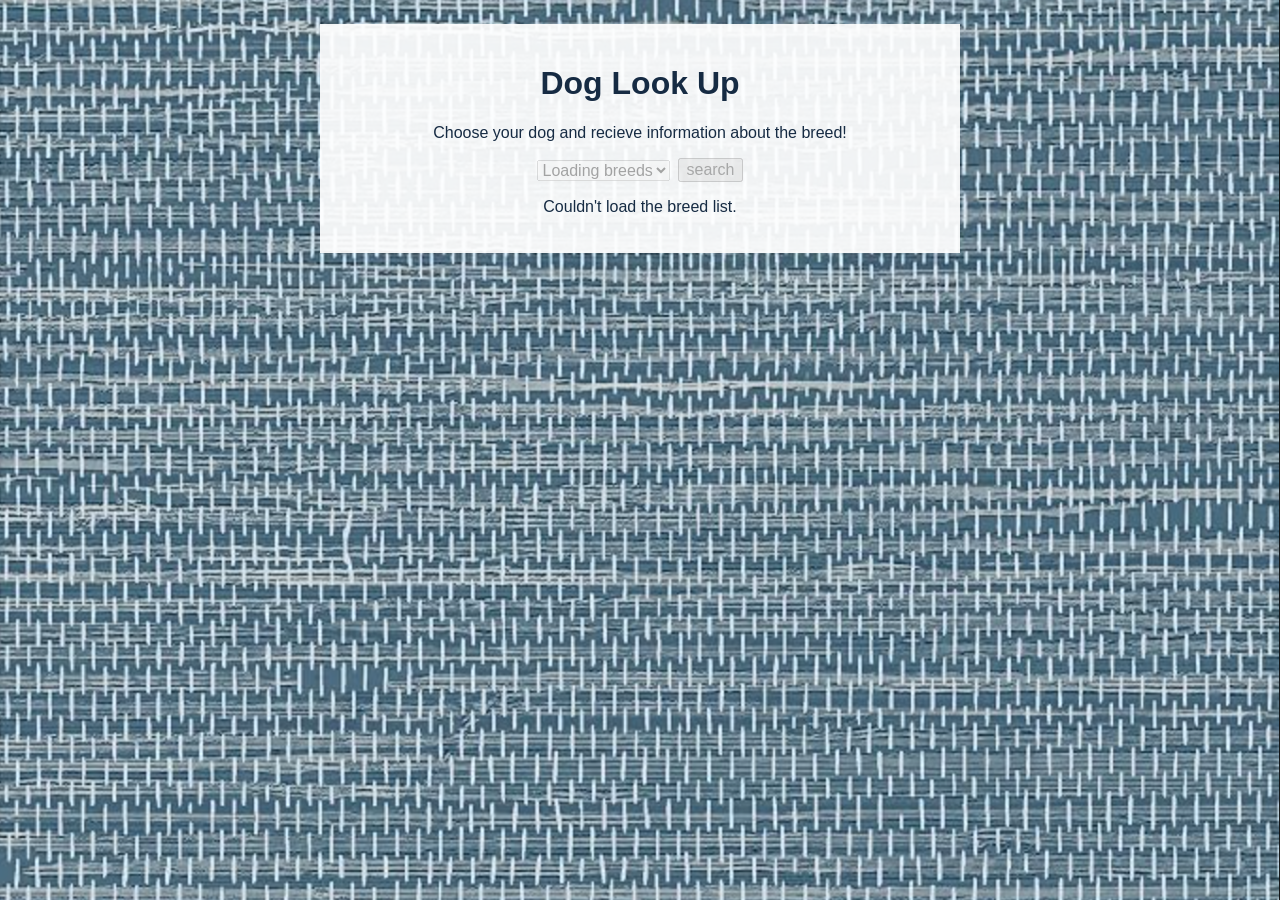
==== index.html @ 1dc73c59 "Merge a98cfd3baceb01c54634d03ac1a72a957ce897a5 into 8c7583e9d6be6175b10b8c2ef33388fec93672a4" ====
<!DOCTYPE html>
<html lang="en">
	<head>
    	<meta charset="utf-8">
    	<meta name="viewport" content="width=device-width, initial-scale=1">
    	<meta name="description" content="Pick a dog breed.">
    	<meta name="keywords" content="veterinary">

		<title>Project Puppy</title>

		<!-- external CSS link -->
		<link rel="stylesheet" href="css/normalize.css">
		<link rel="stylesheet" href="css/style.css">
	</head>
	<body>

	
		<header class="controls">
			<h1>Dog Look Up</h1>
			<p>Choose your dog and recieve information about the breed!</p>

			<form id="breed-form">
				<select id="breed-select" disabled>
					<option value="">Loading breeds</option>
				</select>
				<button type="submit" id="make-btn" disabled>search</button>
			</form>

			<p id="message" class="message" aria-live="polite"></p>
		</header>

		<main>

			<article id="card" class="card hidden">
				<div class="card-header"> 
					<h2 id="card-name"></h2>
					<p id="card-group" class="card-group"></p>
				</div>

				<img id="card-photo" class="card-photo" src="" alt="">

				<dl class="card-facts">
					<div>
						<dt>Lifespan</dt>
						<dd id="card-lifespan"></dd>
					</div>
					<div>
						<dt>Weight</dt>
						<dd id="card-weight"></dd>
					</div>
					<div>
						<dt>Height</dt>
						<dd id="card-height"></dd>
					</div>
					<div>
						<dt>Bred for</dt>
						<dd id="card-bredfor"></dd>
					</div>
				</dl>

				<section class="card-temperament">
					<h3>Temperament</h3>
					<ul id="card-traits"></ul>
				</section>

			</article>

		</main>

		<script type="text/javascript" src="js/main.js"></script>
	</body>
</html>
---- css/style.css ----
/******************************************
/* CSS
/*******************************************/

/* Box Model Hack */
*{
  box-sizing: border-box;
}

/******************************************
/* LAYOUT
/*******************************************/

body {
  font-family: Arial, Helvetica, sans-serif;
  color: #162b43;
  background-color: #d0ebf8;
  background-image: url("../assets/images/doggywallpaper.png");
  background-size: cover;
  background-position: center;
  background-attachment: fixed;
  padding: 24px 16px;
}

.controls {
  max-width: 640px;
  margin: 0 auto 24px;
  padding: 20px;
  background: rgba(255, 255, 255, 0.92); /* a light panel so the text is easy to read on the pattern */
  text-align: center;
}


#breed-form {
  margin-top: 16px;
  display: flex;
  flex-wrap: wrap;
  gap: 8px;
  justify-content: center;
  align-items: center;
}

main {
  text-align: center;
}

.card {
  max-width: 640px;
  margin: 0 auto;
  padding: 20px;
  background: rgba(255, 255, 255, 0.92);
}

.card-photo {
  max-width: 100%;
  max-height: 420px;
}

#card-traits {
  list-style-position: inside;
}


.hidden {
  display: none;
}

/******************************************
/* ADDITIONAL STYLES
/*******************************************/
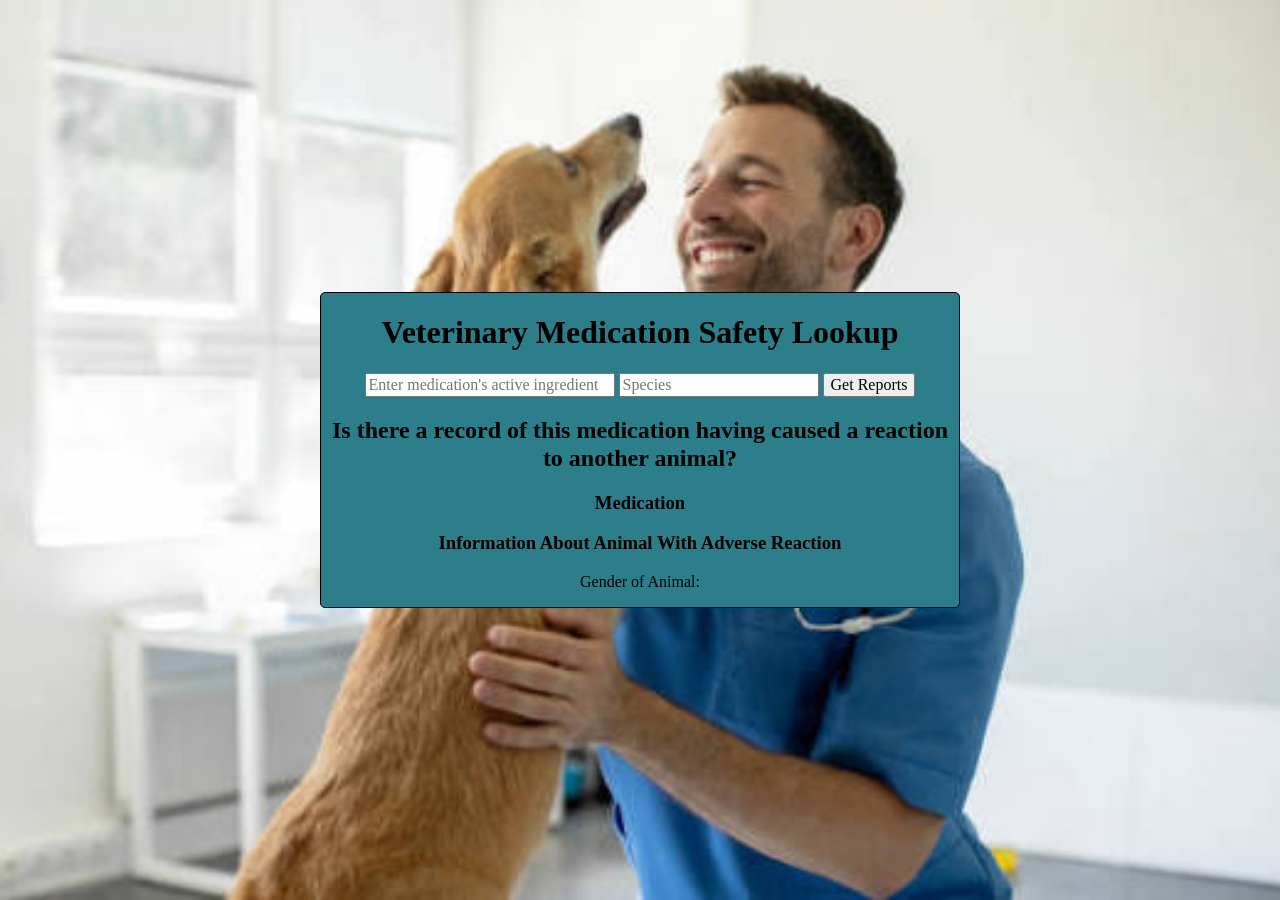
==== commit 2e287ef9: "Merge f675bf1f8334ca0476a670d354a35bc6e838a21e into 8c7583e9d6be6175b10b8c2ef33388fec93672a4" ====
--- a/index.html
+++ b/index.html
@@ -1,73 +1,36 @@
-
-<!DOCTYPE html>
-<html lang="en">
-	<head>
-    	<meta charset="utf-8">
-    	<meta name="viewport" content="width=device-width, initial-scale=1">
-    	<meta name="description" content="Pick a dog breed.">
-    	<meta name="keywords" content="veterinary">
-
-		<title>Project Puppy</title>
-
-		<!-- external CSS link -->
-		<link rel="stylesheet" href="css/normalize.css">
-		<link rel="stylesheet" href="css/style.css">
-	</head>
-	<body>
-
-	
-		<header class="controls">
-			<h1>Dog Look Up</h1>
-			<p>Choose your dog and recieve information about the breed!</p>
-
-			<form id="breed-form">
-				<select id="breed-select" disabled>
-					<option value="">Loading breeds</option>
-				</select>
-				<button type="submit" id="make-btn" disabled>search</button>
-			</form>
-
-			<p id="message" class="message" aria-live="polite"></p>
-		</header>
-
-		<main>
-
-			<article id="card" class="card hidden">
-				<div class="card-header"> 
-					<h2 id="card-name"></h2>
-					<p id="card-group" class="card-group"></p>
-				</div>
-
-				<img id="card-photo" class="card-photo" src="" alt="">
-
-				<dl class="card-facts">
-					<div>
-						<dt>Lifespan</dt>
-						<dd id="card-lifespan"></dd>
-					</div>
-					<div>
-						<dt>Weight</dt>
-						<dd id="card-weight"></dd>
-					</div>
-					<div>
-						<dt>Height</dt>
-						<dd id="card-height"></dd>
-					</div>
-					<div>
-						<dt>Bred for</dt>
-						<dd id="card-bredfor"></dd>
-					</div>
-				</dl>
-
-				<section class="card-temperament">
-					<h3>Temperament</h3>
-					<ul id="card-traits"></ul>
-				</section>
-
-			</article>
-
-		</main>
-
-		<script type="text/javascript" src="js/main.js"></script>
-	</body>
+<!DOCTYPE html>
+<html lang="en">
+
+<head>
+	<meta charset="utf-8">
+	<meta name="description" content="This is where your description goes">
+	<meta name="keywords" content="one, two, three">
+
+	<title>Veterinary Medication Safety Lookup</title>
+
+	<!-- external CSS link -->
+	<link rel="stylesheet" href="css/normalize.css">
+	<link rel="stylesheet" href="css/style.css">
+</head>
+
+<body>
+	<section>
+		<h1>Veterinary Medication Safety Lookup</h1>
+		<input id="drugInputValue" type="text" name="Submit" value=""
+			placeholder="Enter medication's active ingredient">
+		<input id="speciesInputValue" type="text" name="Submit" value="" placeholder="Species">
+		<button id="submit" type="button" name="Submit">Get Reports</button>
+		<h2>Is there a record of this medication having caused a reaction to another animal?</h2>
+		<h3>Medication</h3>
+		<p id="Medication"></p>
+		<h3></h3>
+		<p id="InstructionsParagraph"></p>
+		<h3>Information About Animal With Adverse Reaction</h3>
+		<p id="dogBreed"></p>
+		<p>Gender of Animal:<p id="genderOfAnimal"></p>
+
+	</section>
+	<script type="text/javascript" src="js/main.js"></script>
+</body>
+
 </html>
--- a/css/style.css
+++ b/css/style.css
@@ -10,61 +10,26 @@
 /******************************************
 /* LAYOUT
 /*******************************************/
-
-body {
-  font-family: Arial, Helvetica, sans-serif;
-  color: #162b43;
-  background-color: #d0ebf8;
-  background-image: url("../assets/images/doggywallpaper.png");
+body{
+  background-image: url('../img/images.jpeg');
   background-size: cover;
   background-position: center;
-  background-attachment: fixed;
-  padding: 24px 16px;
+  background-repeat: no-repeat;
+  min-height:100vh;
+  display:flex;
+  align-items:center;
+  justify-content:center;
 }
-
-.controls {
-  max-width: 640px;
-  margin: 0 auto 24px;
-  padding: 20px;
-  background: rgba(255, 255, 255, 0.92); /* a light panel so the text is easy to read on the pattern */
-  text-align: center;
+#drugInputValue {
+  width: 250px;
 }
-
-
-#breed-form {
-  margin-top: 16px;
-  display: flex;
-  flex-wrap: wrap;
-  gap: 8px;
-  justify-content: center;
-  align-items: center;
+section{
+  text-align:center;
+  width:50%;
+  background: rgb(43, 126, 138);
+  border-radius:5px;
+  border:1px solid black;
 }
-
-main {
-  text-align: center;
-}
-
-.card {
-  max-width: 640px;
-  margin: 0 auto;
-  padding: 20px;
-  background: rgba(255, 255, 255, 0.92);
-}
-
-.card-photo {
-  max-width: 100%;
-  max-height: 420px;
-}
-
-#card-traits {
-  list-style-position: inside;
-}
-
-
-.hidden {
-  display: none;
-}
-
 /******************************************
 /* ADDITIONAL STYLES
 /*******************************************/
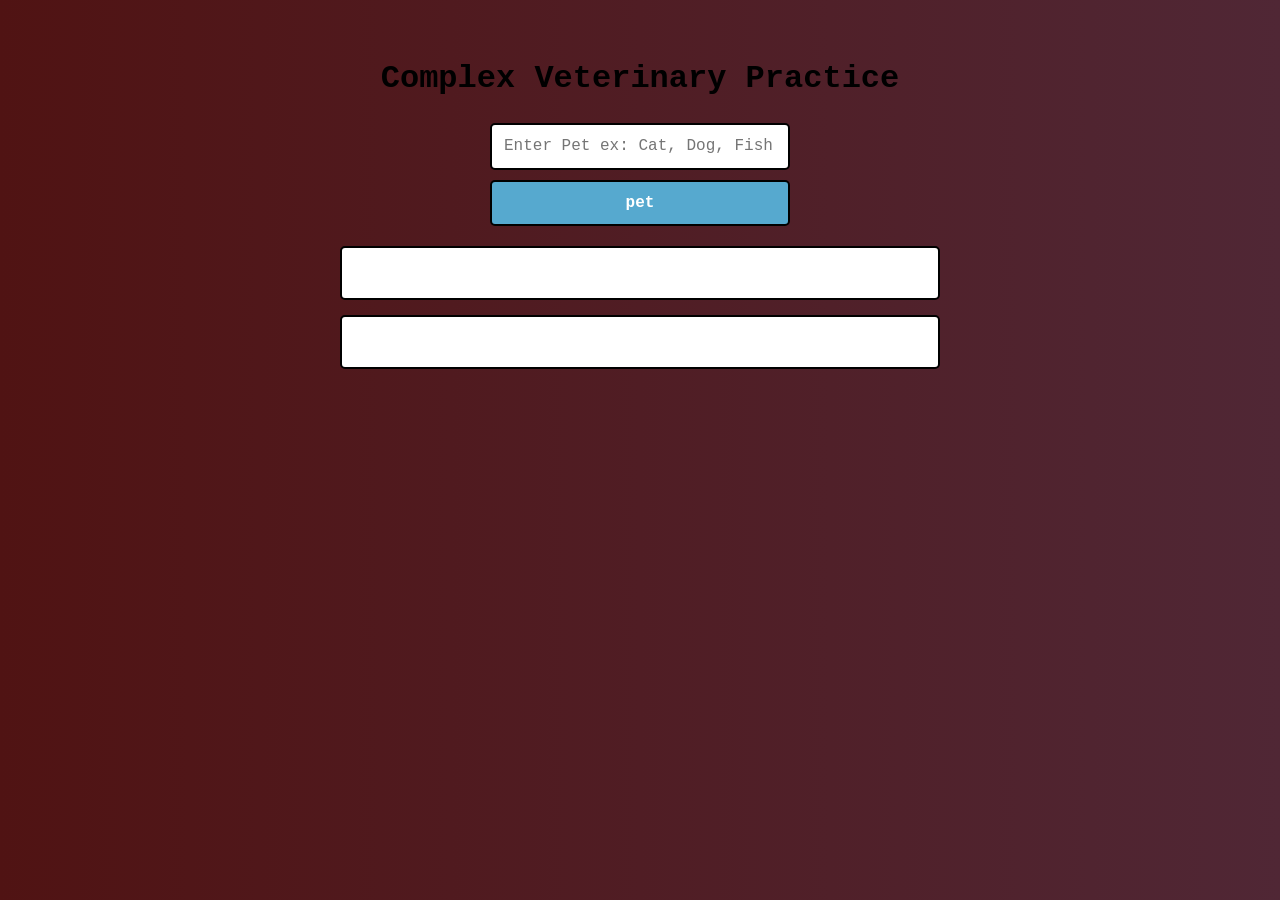
==== commit b43a7ad2: "Merge 899cdc6918e0a82015ef8f3e33793b17b2441b60 into 8c7583e9d6be6175b10b8c2ef33388fec93672a4" ====
--- a/index.html
+++ b/index.html
@@ -1,36 +1,44 @@
 <!DOCTYPE html>
 <html lang="en">
+	<head>
+  		<meta charset="utf-8">
+  		<meta name="description" content="Your description goes here">
+  		<meta name="keywords" content="one, two, three">
+		<meta name="viewport" content="width=device-width, initial-scale=1">
+		
+		<title>Veterinary Medicine FDA</title>
 
-<head>
-	<meta charset="utf-8">
-	<meta name="description" content="This is where your description goes">
-	<meta name="keywords" content="one, two, three">
+		<!-- external CSS link -->
+		<link rel="stylesheet" href="css/normalize.css">
+		<link rel="stylesheet" href="css/style.css">
+	</head>
+	<body>
+		<h1>Complex Veterinary Practice</h1>
+		<section class="input">
+    	<input type="text" id="PET" placeholder="Enter Pet ex: Cat, Dog, Fish" >
+    	<button id="submit" type="submit">pet</button>
+		</section>
 
-	<title>Veterinary Medication Safety Lookup</title>
+		<section id="outputAPI1"> 
+			<p class="one"></p>
+		</section>
+		<section id="outputAPI2"> 
+			<p class="main"></p>
+			<p class="gender"></p>
+			<p class="two"></p>
+			<p class="three"></p>
+			<p class="four"></p>
+			<p class="five"></p>
+			<p class="siz"></p>
+			<p class="seven"></p>
+			<p class="eight"></p>
+			<p class="nine"></p>
+			<p class="ten"></p>
+			<p class="eleven"></p>
+			<p class="tewlve"></p>
+		</section>
 
-	<!-- external CSS link -->
-	<link rel="stylesheet" href="css/normalize.css">
-	<link rel="stylesheet" href="css/style.css">
-</head>
+		<script type="text/javascript" src="js/main.js"></script>
+	</body>
+</html>
 
-<body>
-	<section>
-		<h1>Veterinary Medication Safety Lookup</h1>
-		<input id="drugInputValue" type="text" name="Submit" value=""
-			placeholder="Enter medication's active ingredient">
-		<input id="speciesInputValue" type="text" name="Submit" value="" placeholder="Species">
-		<button id="submit" type="button" name="Submit">Get Reports</button>
-		<h2>Is there a record of this medication having caused a reaction to another animal?</h2>
-		<h3>Medication</h3>
-		<p id="Medication"></p>
-		<h3></h3>
-		<p id="InstructionsParagraph"></p>
-		<h3>Information About Animal With Adverse Reaction</h3>
-		<p id="dogBreed"></p>
-		<p>Gender of Animal:<p id="genderOfAnimal"></p>
-
-	</section>
-	<script type="text/javascript" src="js/main.js"></script>
-</body>
-
-</html>
--- a/css/style.css
+++ b/css/style.css
@@ -1,35 +1,99 @@
-/******************************************
-/* CSS
-/*******************************************/
-
-/* Box Model Hack */
-*{
-  box-sizing: border-box;
+/* Box Model */
+* {
+    margin: 0;
+    padding: 0;
+    box-sizing: border-box;
 }
 
-/******************************************
-/* LAYOUT
-/*******************************************/
-body{
-  background-image: url('../img/images.jpeg');
-  background-size: cover;
-  background-position: center;
-  background-repeat: no-repeat;
-  min-height:100vh;
-  display:flex;
-  align-items:center;
-  justify-content:center;
+body {
+    font-family: 'Courier New', Courier, monospace;
+    min-height: 100vh;
+    background: linear-gradient(to right, #501313, #502735);
+    text-align: center;
+    padding: 40px 20px;
 }
-#drugInputValue {
-  width: 250px;
+
+/* Heading */
+h1 {
+    font-size: 2rem;
+    margin-bottom: 25px;
 }
-section{
-  text-align:center;
-  width:50%;
-  background: rgb(43, 126, 138);
-  border-radius:5px;
-  border:1px solid black;
+
+/* Input Area */
+.input {
+    display: flex;
+    flex-direction: column;
+    align-items: center;
+    gap: 10px;
+
+    border: none;
+    margin: 0 auto 20px;
 }
-/******************************************
-/* ADDITIONAL STYLES
-/*******************************************/
+
+/* Input */
+#PET {
+    width: 300px;
+    padding: 12px;
+    font-family: inherit;
+    font-size: 1rem;
+    border: 2px solid black;
+    border-radius: 5px;
+}
+
+/* Button */
+#submit {
+    width: 300px;
+    padding: 12px;
+    font-family: inherit;
+    font-size: 1rem;
+    font-weight: bold;
+    background-color: rgb(86, 169, 207);
+    color: white;
+    border: 2px solid black;
+    border-radius: 5px;
+    cursor: pointer;
+}
+
+#submit:hover {
+    background-color: rgb(140, 175, 206);
+}
+
+/* API Results */
+#outputAPI1,
+#outputAPI2 {
+    width: 90%;
+    max-width: 600px;
+    margin: 15px auto;
+    padding: 20px;
+
+    background-color: white;
+    border: 2px solid black;
+    border-radius: 5px;
+
+    text-align: left;
+}
+
+/* Result Text */
+#outputAPI1 p,
+#outputAPI2 p {
+    margin-bottom: 10px;
+    line-height: 1.5;
+}
+
+/* Mobile */
+@media screen and (max-width: 600px) {
+
+    h1 {
+        font-size: 1.5rem;
+    }
+
+    #PET,
+    #submit {
+        width: 100%;
+    }
+
+    #outputAPI1,
+    #outputAPI2 {
+        width: 100%;
+    }
+}
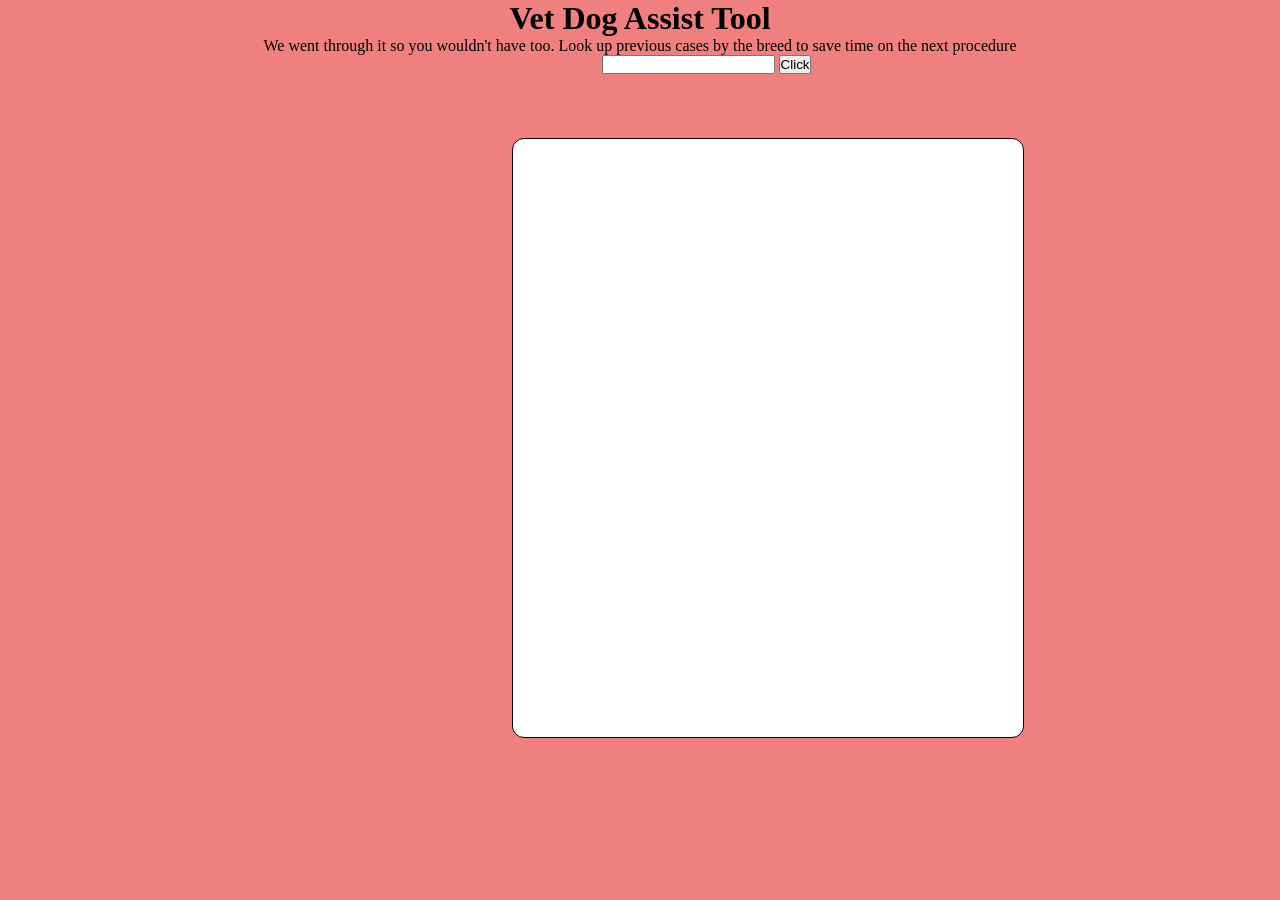
==== commit 20783682: "Merge 2e1b824104d8a5b3d434c568792a7688c1af91a9 into 8c7583e9d6be6175b10b8c2ef33388fec93672a4" ====
--- a/index.html
+++ b/index.html
@@ -1,44 +1,22 @@
 <!DOCTYPE html>
 <html lang="en">
-	<head>
-  		<meta charset="utf-8">
-  		<meta name="description" content="Your description goes here">
-  		<meta name="keywords" content="one, two, three">
-		<meta name="viewport" content="width=device-width, initial-scale=1">
-		
-		<title>Veterinary Medicine FDA</title>
-
-		<!-- external CSS link -->
-		<link rel="stylesheet" href="css/normalize.css">
-		<link rel="stylesheet" href="css/style.css">
-	</head>
-	<body>
-		<h1>Complex Veterinary Practice</h1>
-		<section class="input">
-    	<input type="text" id="PET" placeholder="Enter Pet ex: Cat, Dog, Fish" >
-    	<button id="submit" type="submit">pet</button>
-		</section>
-
-		<section id="outputAPI1"> 
-			<p class="one"></p>
-		</section>
-		<section id="outputAPI2"> 
-			<p class="main"></p>
-			<p class="gender"></p>
-			<p class="two"></p>
-			<p class="three"></p>
-			<p class="four"></p>
-			<p class="five"></p>
-			<p class="siz"></p>
-			<p class="seven"></p>
-			<p class="eight"></p>
-			<p class="nine"></p>
-			<p class="ten"></p>
-			<p class="eleven"></p>
-			<p class="tewlve"></p>
-		</section>
-
-		<script type="text/javascript" src="js/main.js"></script>
-	</body>
-</html>
-
+<head>
+  <meta charset="UTF-8">
+  <meta name="viewport" content="width=device-width, initial-scale=1.0">
+  <link rel="stylesheet" href="style.css">
+  <title>Vet FDA Assist</title>
+</head>
+<body>
+  <h1> Vet Dog Assist Tool</h1>
+  <p> We went through it so you wouldn't have too. Look up previous cases by the breed to save time on the next procedure</p>
+  <input type="text" id="dogInput">
+    <button type="button" id="dogBtn">Click</button>
+<section class="card">
+  <h2></h2>
+  <p id="drug"></p>
+  <p id="outcome"></p>
+  <div id="placeHere"></div>
+  </section>
+  <script src="dog.js"></script>
+</body>
+</html>
--- a/style.css
+++ b/style.css
@@ -0,0 +1,69 @@
+*{
+  box-sizing: border-box;
+  padding: 0;
+  margin: 0;
+}
+body{
+  background:lightcoral ;
+}
+h1,p,h2{
+  display: flex;
+  justify-content: center;
+}
+
+input{
+margin-left: 47%; 
+}
+
+
+.card img{
+  height: auto;
+  width: auto;
+  object-fit: contain;
+}
+
+.card{
+  background: white;
+  border: 1px solid black;
+  border-radius: 12px;
+  padding:1.25rem;
+  height: 600px;
+  width: 40%;
+  margin-left:40% ;
+  margin-top: 5%;
+  display: flex;
+  flex-direction: column;
+  
+}
+
+#placeHere{
+  width:100%;
+  max-height:280px;
+  object-fit: cover;
+}
+
+
+@media screen and (max-width:1100px){
+  h1,h2{
+    font-size: 1.5rem;
+    text-align: center;
+    padding:0
+  }
+  p{
+    text-align: center;
+    font-size: 1rem;
+  }
+  select{
+    margin:15px auto
+  }
+
+  .card{
+    width:90%;
+    margin:20px auto;
+    height:auto;
+  }
+  .card img{
+    width:100%;
+    max-height:220px;
+  }
+}
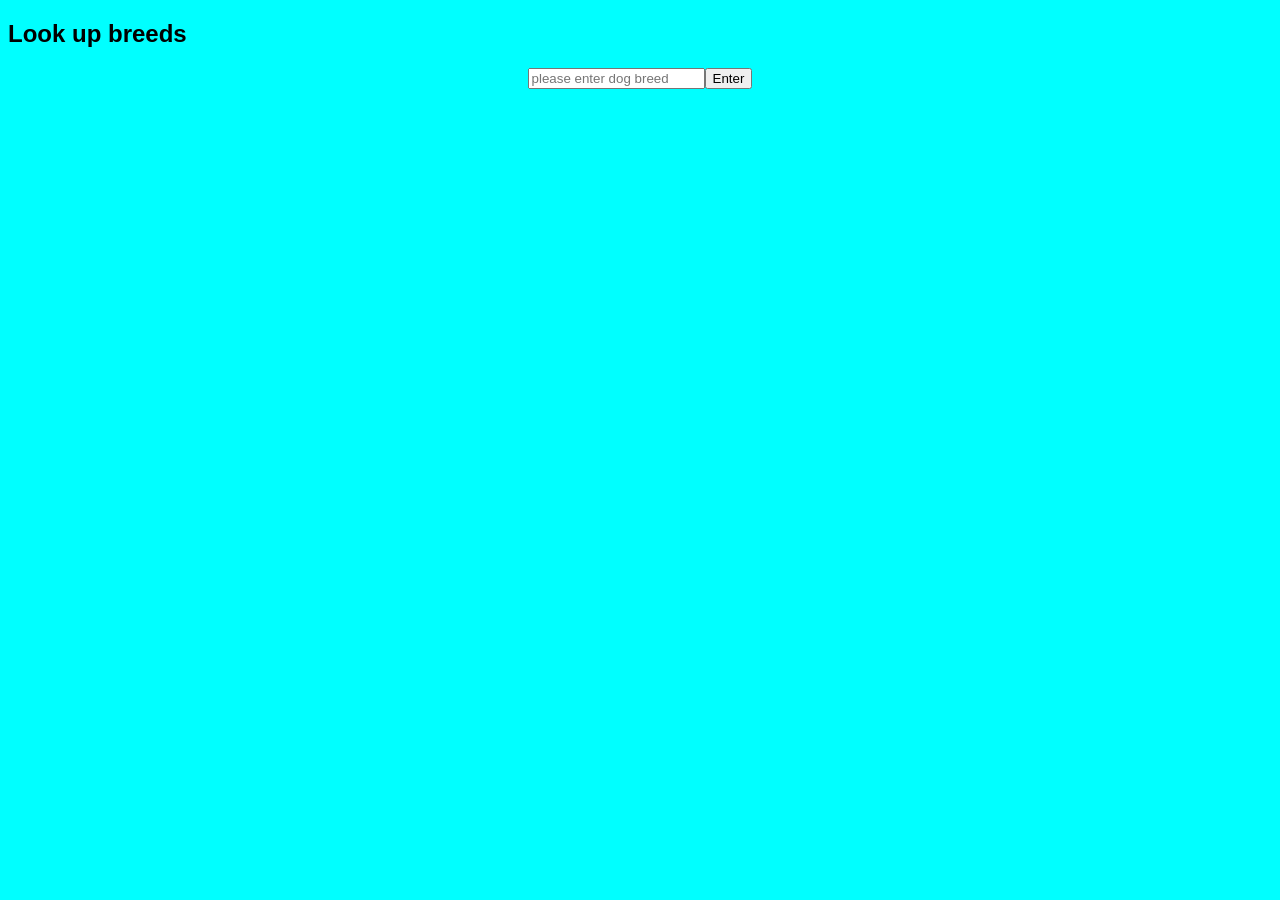
==== commit a0bed74c: "Update pictures" ====
--- a/index.html
+++ b/index.html
@@ -1,22 +1,37 @@
 <!DOCTYPE html>
 <html lang="en">
 <head>
-  <meta charset="UTF-8">
-  <meta name="viewport" content="width=device-width, initial-scale=1.0">
-  <link rel="stylesheet" href="style.css">
-  <title>Vet FDA Assist</title>
+    <meta charset="UTF-8">
+    <meta name="viewport" content="width=device-width, initial-scale=1.0">
+    <link rel="stylesheet" href="css/style.css">
+    <title>Document</title>
 </head>
 <body>
-  <h1> Vet Dog Assist Tool</h1>
-  <p> We went through it so you wouldn't have too. Look up previous cases by the breed to save time on the next procedure</p>
-  <input type="text" id="dogInput">
-    <button type="button" id="dogBtn">Click</button>
-<section class="card">
-  <h2></h2>
-  <p id="drug"></p>
-  <p id="outcome"></p>
-  <div id="placeHere"></div>
-  </section>
-  <script src="dog.js"></script>
+
+    <section class="breeds">
+        <h1>Look up breeds</h1>
+    
+        <div>
+        <section class="input"> 
+            <input type="text" placeholder="please enter dog breed">
+            <button class="enter">Enter</button>
+        </section>
+        
+        <section class="ori">
+            <h2><p class="origin"></p> </h2>
+            
+        </section>
+        
+        
+        <section class="picture">
+        <img src="" alt="">
+        <p class="breed"></p>
+        
+            
+        <h3> </h3>
+        </section>
+        </div>
+    </section>
+    <script type = "text/javascript" src="js/main.js"></script>
 </body>
 </html>
--- a/css/style.css
+++ b/css/style.css
@@ -0,0 +1,55 @@
+.breeds {
+    background-color: aqua;
+    font-family: 'Gill Sans', 'Gill Sans MT', Calibri, 'Trebuchet MS', sans-serif;
+    place-items: center;
+}
+
+/* .enter {
+    place-items: center;
+} */
+
+body{
+    background-color: aqua;
+}
+
+h2,h3 {
+    text-align: center;
+}
+
+h3 {
+    padding: 0 20%;
+}
+
+div{
+    display: flex;
+    flex-direction: column;
+    flex-wrap: nowrap;
+    align-content: flex-start;
+    justify-content: space-between;
+    align-items: center;
+}
+
+
+img {
+  width: 50%;
+  min-height: 300px;
+  object-fit: cover;
+  text-align: center;
+
+}
+
+.input {
+    display: flex;
+    flex-direction: row;
+    flex-wrap: wrap;
+    align-content: center;
+    justify-content: center;
+}
+
+.picture{
+        display: flex;
+    flex-direction: column;
+    flex-wrap: wrap;
+    justify-content: flex-start;
+    align-items: center;
+}
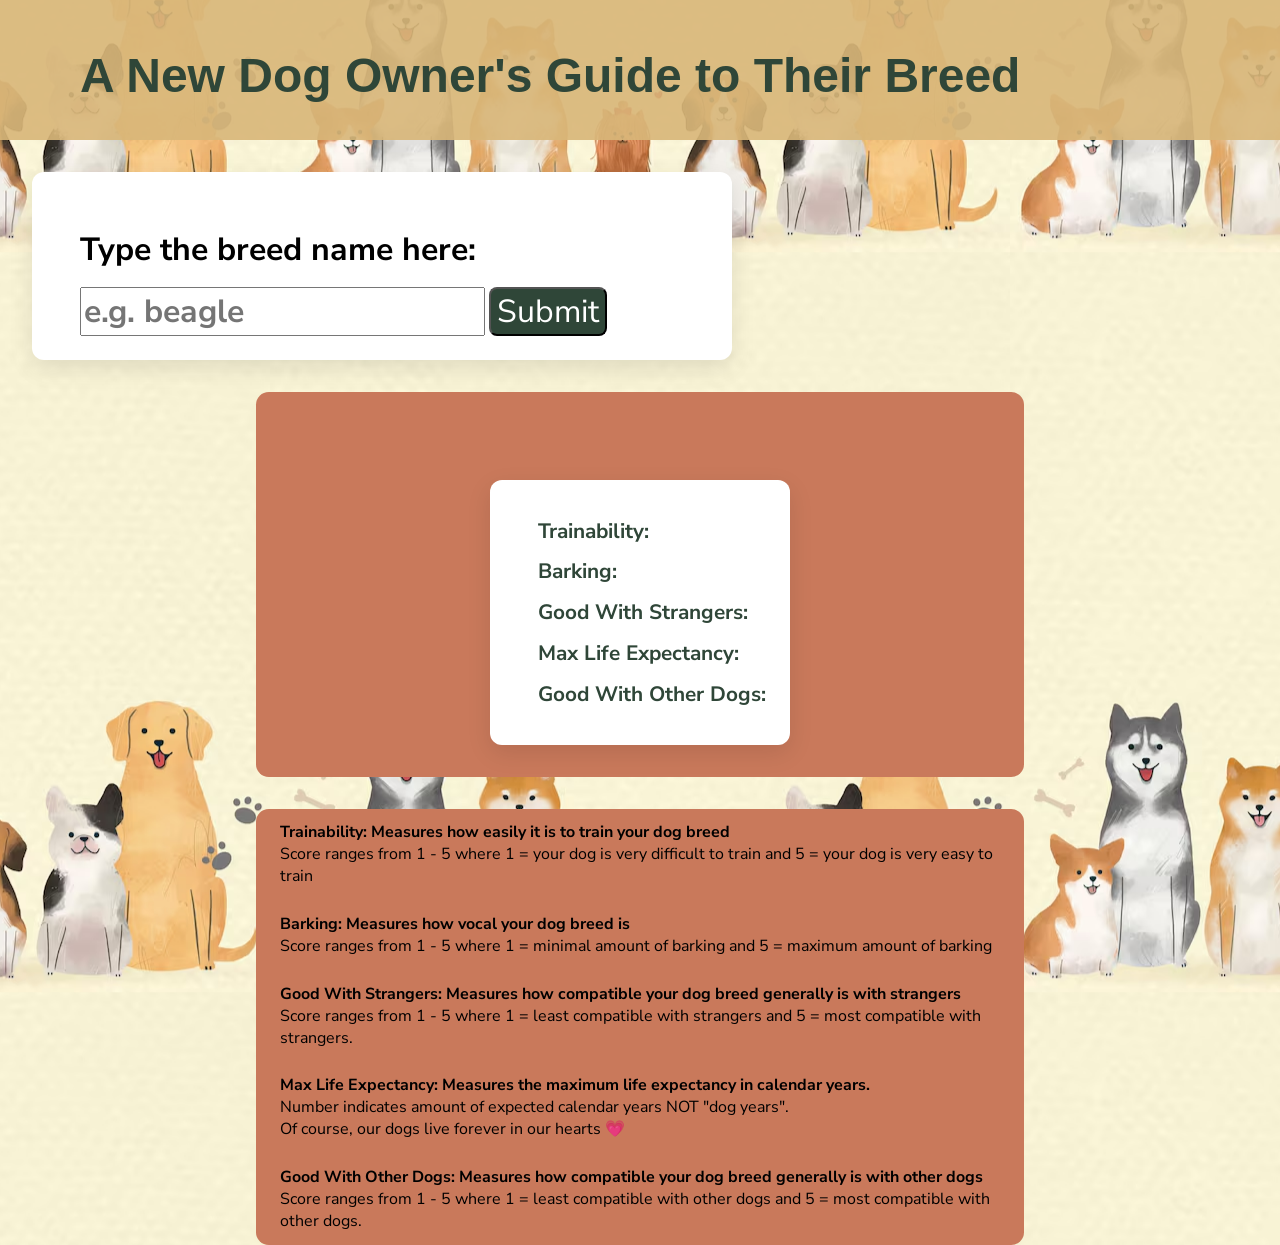
==== commit 13484344: "adding CSS and README to project" ====
--- a/index.html
+++ b/index.html
@@ -3,35 +3,56 @@
 <head>
     <meta charset="UTF-8">
     <meta name="viewport" content="width=device-width, initial-scale=1.0">
-    <link rel="stylesheet" href="css/style.css">
-    <title>Document</title>
+    <title>Dog Health Tips</title>
+    <link rel="preconnect" href="https://fonts.googleapis.com">
+    <link rel="preconnect" href="https://fonts.gstatic.com" crossorigin>
+    <link href="https://fonts.googleapis.com/css2?family=Caacupe+One&family=Carter+One&family=Edu+NSW+ACT+Cursive:wght@400..700&family=Honk:MORF@15&family=Lilita+One&family=Nunito+Sans:ital,opsz,wght@0,6..12,200..1000;1,6..12,200..1000&family=Nunito:ital,wght@0,200..1000;1,200..1000&family=Open+Sans:ital,wght@0,300..800;1,300..800&family=Oswald:wght@200..700&family=Roboto:ital,wght@0,100..900;1,100..900&family=Source+Code+Pro:ital,wght@0,200..900;1,200..900&family=Source+Sans+3:ital,wght@0,200..900;1,200..900&family=Titan+One&family=Unkempt:wght@400;700&family=Zen+Dots&display=swap" rel="stylesheet">
+    <link rel="stylesheet" href="assets/styles.css">
 </head>
 <body>
-
-    <section class="breeds">
-        <h1>Look up breeds</h1>
+    <h1>A New Dog Owner's Guide to Their Breed</h1>
+    <section class="input-section">
+        <p for="inputDog" class="typeHere">Type the breed name here:</p>
+        <input type="text" id="dogBreed" placeholder="e.g. beagle">
+        <button type= "button" id= "submit">Submit</button>
+    </section>
     
-        <div>
-        <section class="input"> 
-            <input type="text" placeholder="please enter dog breed">
-            <button class="enter">Enter</button>
+    <section id="factSheet">
+        <h2 id="dogName"></h2>
+        <img src="" alt="image of dog that user requested">
+        <section class = "pContainer">
+            <p id="training"><span>Trainability: </span></p>
+            <p id="barking"><span>Barking: </span></p>
+            <p id="strangers"><span>Good With Strangers:  </span></p>
+            <p id="life"><span>Max Life Expectancy: </span></p>
+            <p id="otherDogs"><span>Good With Other Dogs: </span></p>
         </section>
-        
-        <section class="ori">
-            <h2><p class="origin"></p> </h2>
-            
+       
+    </section>
+    <section class="key">
+        <section class="train">
+            <h4>Trainability: Measures how easily it is to train your dog breed</h4>
+               <p>Score ranges from 1 - 5 where 1 = your dog is very difficult to train and 5 = your dog is very easy to train</p>
         </section>
-        
-        
-        <section class="picture">
-        <img src="" alt="">
-        <p class="breed"></p>
-        
-            
-        <h3> </h3>
+        <section class="bark">
+            <h4>Barking: Measures how vocal your dog breed is</h4>
+                <p>Score ranges from 1 - 5 where 1 = minimal amount of barking and 5 = maximum amount of barking </p>
         </section>
-        </div>
+        <section class="strange">
+            <h4>Good With Strangers: Measures how compatible your dog breed generally is with strangers</h4>
+                <p>Score ranges from 1 - 5 where 1 = least compatible with strangers and 5 = most compatible with strangers.</p>
+        </section>
+        <section class="lifeEx">
+            <h4>Max Life Expectancy: Measures the maximum life expectancy in calendar years.</h4>
+                <p>Number indicates amount of expected calendar years NOT "dog years".</p>
+                <p>Of course, our dogs live forever in our hearts 💗</p>
+        </section>
+        <section class="others">
+            <h4>Good With Other Dogs: Measures how compatible your dog breed generally is with other dogs</h4>
+                <p>Score ranges from 1 - 5 where 1 = least compatible with other dogs and 5 = most compatible with other dogs.</p>
+        </section>
     </section>
-    <script type = "text/javascript" src="js/main.js"></script>
+   
+<script src="assets/main.js"></script>
 </body>
 </html>
--- a/assets/styles.css
+++ b/assets/styles.css
@@ -0,0 +1,147 @@
+/* 
+=======================
+BORDER BOX HACK
+=======================
+*/
+
+*{
+    box-sizing: border-box;
+    margin: 0;
+}
+
+/*
+========================
+CLEARFIX HACK
+========================
+*/
+
+.clearfix:after {
+    content: ".";
+    display: block;
+    clear: both;
+    visibility: hidden;
+    line-height: 0;
+    height: 0;
+}
+
+.clear {
+	clear: both;
+}
+body{
+    background-image: url(Photos/dogBackground.avif);
+    background-position: center;
+}
+h1{
+    font-family: Arial, Helvetica, sans-serif;
+    font-size: 3rem;
+    font-weight: 600;
+    color: #2F4638; 
+    padding-top: 2rem;
+    padding-left: 5rem;
+    padding-bottom: 2.3rem;
+    padding-top: 3rem;
+    background: #d9b779e8;
+}
+.input-section{
+    max-width: 700px;
+    margin: 2rem;
+    padding: 24px;
+    background: #ffffff;
+    border-radius: 12px;
+    box-shadow: 0 8px 24px rgba(0, 0, 0, 0.1);
+    font-family: Arial, sans-serif;
+}
+h2{
+    font-family: Arial, Helvetica, sans-serif;
+    font-size: 2rem;
+    font-weight: 600;
+    color: rgb(170, 129, 18); 
+    padding-top: 2rem;
+    padding-left: 5rem;
+    padding-bottom: 1.5rem;
+}
+.typeHere{
+    font-size: 2rem;
+    font-family: "Nunito Sans", Arial, Helvetica, sans-serif;
+    font-weight: bold;
+    margin-left: 1.5rem;
+    margin-top: 2rem;
+}
+#dogBreed{
+    font-size: 2rem;
+    font-family: "Nunito Sans", Arial, Helvetica, sans-serif;
+    font-weight: bold;
+    margin-left: 1.5rem;
+    margin-top: 1rem;
+}
+#submit{
+    font-size: 2rem;
+    font-family: "Nunito Sans", Arial, Helvetica, sans-serif;
+    border-radius: 0.5rem;
+    background:#2F4638;
+    color: white;
+    cursor: pointer;
+    transition: background-color 0.3s ease;
+}
+#submit:hover {
+  background-color: #C9795B;
+}
+#dogName{
+    color: #2F4638;
+}
+img{
+    max-width: 800px;
+    max-height: 800px;
+    display: flex;
+    flex-direction: column;
+    border-radius: 0.8rem;
+    width: 60%;
+    margin: auto;
+}
+#factSheet{
+    display: flex;
+    flex-direction: column;
+    border-radius: 0.8rem;
+    width: 60%;
+    margin: 2rem auto;
+    background:#C9795B;
+    font-family: "Nunito Sans", Arial, Helvetica, sans-serif;
+}
+.pContainer{
+    max-width: 700px;
+    font-size: 1.3rem;
+    margin: 2rem auto;
+    padding: 24px;
+    background: #ffffff;
+    border-radius: 12px;
+    box-shadow: 0 8px 24px rgba(0, 0, 0, 0.1);
+}
+.pContainer span{
+    font-weight: bold;
+    color: #2F4638;
+}
+#training, #barking, #strangers, #life, #otherDogs{
+    margin-top: 0.8rem;
+    margin-left: 1.5rem;
+    margin-bottom: 0.8rem;
+    font-weight: bold;
+}
+.key{
+    display: flex;
+    flex-direction: column;
+    border-radius: 0.8rem;
+    width: 60%;
+    margin: auto;
+    background: #C9795B;
+    font-family: "Nunito Sans", Arial, Helvetica, sans-serif;
+}
+.train, .bark, .strange, .lifeEx, .others{
+    margin-top: 0.8rem;
+    margin-left: 1.5rem;
+    margin-bottom: 0.8rem;
+}
+img{
+    display: none;
+    max-height: 500px;
+    width: auto;
+}
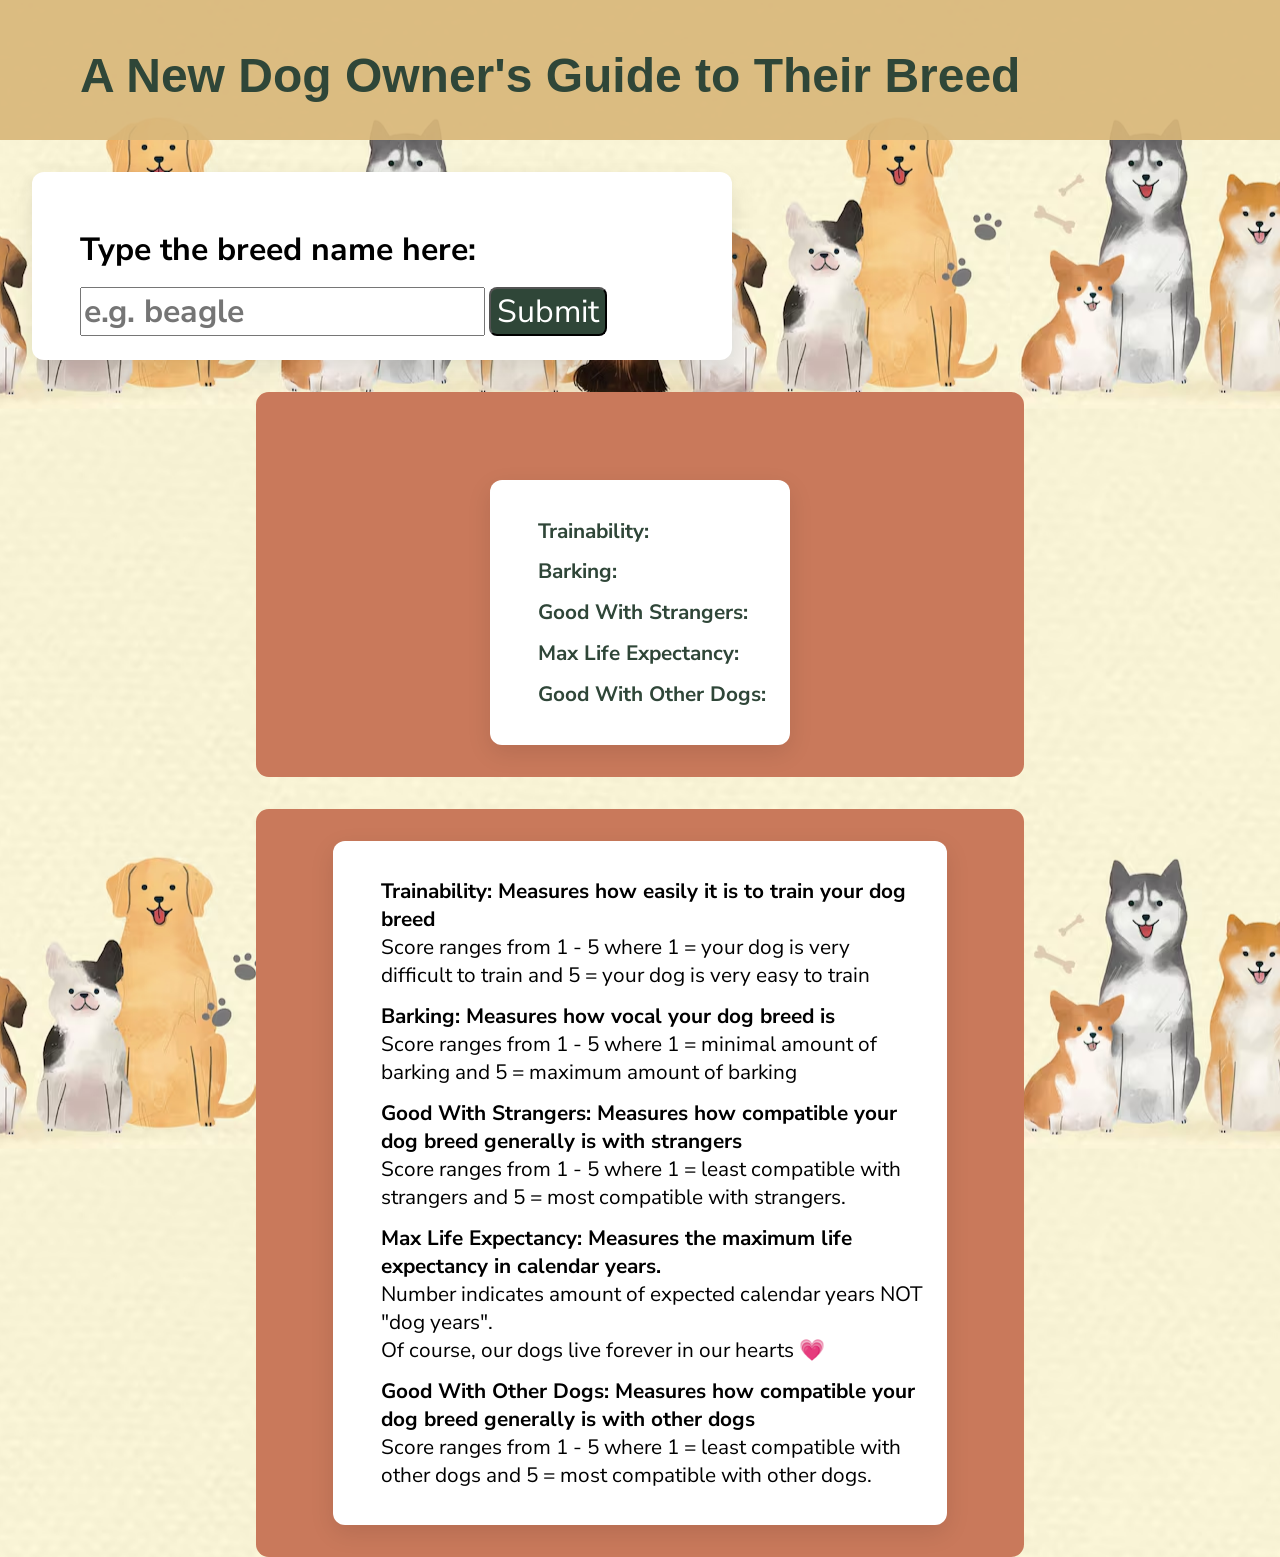
==== commit 142bdd97: "adding CSS" ====
--- a/index.html
+++ b/index.html
@@ -30,28 +30,32 @@
        
     </section>
     <section class="key">
-        <section class="train">
-            <h4>Trainability: Measures how easily it is to train your dog breed</h4>
-               <p>Score ranges from 1 - 5 where 1 = your dog is very difficult to train and 5 = your dog is very easy to train</p>
+        <section class="keyContainer">
+            <section class="train">
+                       <h4>Trainability: Measures how easily it is to train your dog breed</h4>
+                          <p>Score ranges from 1 - 5 where 1 = your dog is very difficult to train and 5 = your dog is very easy to train</p>
+                   </section>
+                   <section class="bark">
+                       <h4>Barking: Measures how vocal your dog breed is</h4>
+                           <p>Score ranges from 1 - 5 where 1 = minimal amount of barking and 5 = maximum amount of barking </p>
+                   </section>
+                   <section class="strange">
+                       <h4>Good With Strangers: Measures how compatible your dog breed generally is with strangers</h4>
+                           <p>Score ranges from 1 - 5 where 1 = least compatible with strangers and 5 = most compatible with strangers.</p>
+                   </section>
+                   <section class="lifeEx">
+                       <h4>Max Life Expectancy: Measures the maximum life expectancy in calendar years.</h4>
+                           <p>Number indicates amount of expected calendar years NOT "dog years".</p>
+                           <p>Of course, our dogs live forever in our hearts 💗</p>
+                   </section>
+                   <section class="others">
+                       <h4>Good With Other Dogs: Measures how compatible your dog breed generally is with other dogs</h4>
+                           <p>Score ranges from 1 - 5 where 1 = least compatible with other dogs and 5 = most compatible with other dogs.</p>
+                   </section>
+                </section>
         </section>
-        <section class="bark">
-            <h4>Barking: Measures how vocal your dog breed is</h4>
-                <p>Score ranges from 1 - 5 where 1 = minimal amount of barking and 5 = maximum amount of barking </p>
-        </section>
-        <section class="strange">
-            <h4>Good With Strangers: Measures how compatible your dog breed generally is with strangers</h4>
-                <p>Score ranges from 1 - 5 where 1 = least compatible with strangers and 5 = most compatible with strangers.</p>
-        </section>
-        <section class="lifeEx">
-            <h4>Max Life Expectancy: Measures the maximum life expectancy in calendar years.</h4>
-                <p>Number indicates amount of expected calendar years NOT "dog years".</p>
-                <p>Of course, our dogs live forever in our hearts 💗</p>
-        </section>
-        <section class="others">
-            <h4>Good With Other Dogs: Measures how compatible your dog breed generally is with other dogs</h4>
-                <p>Score ranges from 1 - 5 where 1 = least compatible with other dogs and 5 = most compatible with other dogs.</p>
-        </section>
-    </section>
+       
+   
    
 <script src="assets/main.js"></script>
 </body>
--- a/assets/styles.css
+++ b/assets/styles.css
@@ -135,6 +135,15 @@
     background: #C9795B;
     font-family: "Nunito Sans", Arial, Helvetica, sans-serif;
 }
+.keyContainer{
+    max-width: 80%;
+    font-size: 1.3rem;
+    margin: 2rem auto;
+    padding: 24px;
+    background: #ffffff;
+    border-radius: 12px;
+    box-shadow: 0 8px 24px rgba(0, 0, 0, 0.1);
+}
 .train, .bark, .strange, .lifeEx, .others{
     margin-top: 0.8rem;
     margin-left: 1.5rem;
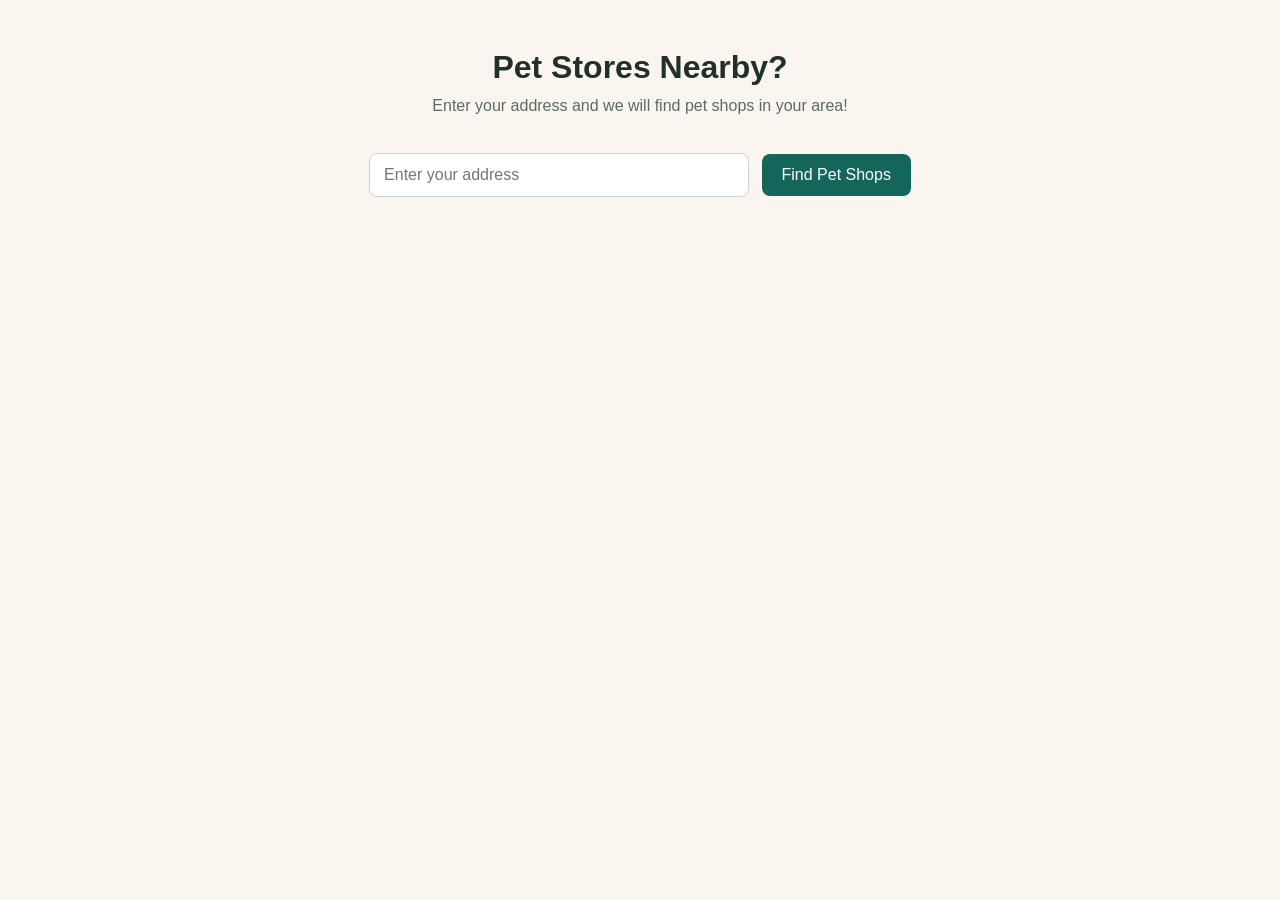
==== commit d41b7c87: "Clean up CSS and move API keys to config.js" ====
--- a/index.html
+++ b/index.html
@@ -3,60 +3,19 @@
 <head>
     <meta charset="UTF-8">
     <meta name="viewport" content="width=device-width, initial-scale=1.0">
-    <title>Dog Health Tips</title>
-    <link rel="preconnect" href="https://fonts.googleapis.com">
-    <link rel="preconnect" href="https://fonts.gstatic.com" crossorigin>
-    <link href="https://fonts.googleapis.com/css2?family=Caacupe+One&family=Carter+One&family=Edu+NSW+ACT+Cursive:wght@400..700&family=Honk:MORF@15&family=Lilita+One&family=Nunito+Sans:ital,opsz,wght@0,6..12,200..1000;1,6..12,200..1000&family=Nunito:ital,wght@0,200..1000;1,200..1000&family=Open+Sans:ital,wght@0,300..800;1,300..800&family=Oswald:wght@200..700&family=Roboto:ital,wght@0,100..900;1,100..900&family=Source+Code+Pro:ital,wght@0,200..900;1,200..900&family=Source+Sans+3:ital,wght@0,200..900;1,200..900&family=Titan+One&family=Unkempt:wght@400;700&family=Zen+Dots&display=swap" rel="stylesheet">
-    <link rel="stylesheet" href="assets/styles.css">
+    <title>Pet Stores Nearby</title>
+    <link rel="stylesheet" href="css/style.css">
 </head>
 <body>
-    <h1>A New Dog Owner's Guide to Their Breed</h1>
-    <section class="input-section">
-        <p for="inputDog" class="typeHere">Type the breed name here:</p>
-        <input type="text" id="dogBreed" placeholder="e.g. beagle">
-        <button type= "button" id= "submit">Submit</button>
+    <h1>Pet Stores Nearby?</h1>
+    <span>Enter your address and we will find pet shops in your area!</span>
+    <input type="text" name="" value="" placeholder="Enter your address">
+    <button type="button" name="button">Find Pet Shops</button>
+
+    <section id="results">
+        <ul id="stores"></ul>
     </section>
-    
-    <section id="factSheet">
-        <h2 id="dogName"></h2>
-        <img src="" alt="image of dog that user requested">
-        <section class = "pContainer">
-            <p id="training"><span>Trainability: </span></p>
-            <p id="barking"><span>Barking: </span></p>
-            <p id="strangers"><span>Good With Strangers:  </span></p>
-            <p id="life"><span>Max Life Expectancy: </span></p>
-            <p id="otherDogs"><span>Good With Other Dogs: </span></p>
-        </section>
-       
-    </section>
-    <section class="key">
-        <section class="keyContainer">
-            <section class="train">
-                       <h4>Trainability: Measures how easily it is to train your dog breed</h4>
-                          <p>Score ranges from 1 - 5 where 1 = your dog is very difficult to train and 5 = your dog is very easy to train</p>
-                   </section>
-                   <section class="bark">
-                       <h4>Barking: Measures how vocal your dog breed is</h4>
-                           <p>Score ranges from 1 - 5 where 1 = minimal amount of barking and 5 = maximum amount of barking </p>
-                   </section>
-                   <section class="strange">
-                       <h4>Good With Strangers: Measures how compatible your dog breed generally is with strangers</h4>
-                           <p>Score ranges from 1 - 5 where 1 = least compatible with strangers and 5 = most compatible with strangers.</p>
-                   </section>
-                   <section class="lifeEx">
-                       <h4>Max Life Expectancy: Measures the maximum life expectancy in calendar years.</h4>
-                           <p>Number indicates amount of expected calendar years NOT "dog years".</p>
-                           <p>Of course, our dogs live forever in our hearts 💗</p>
-                   </section>
-                   <section class="others">
-                       <h4>Good With Other Dogs: Measures how compatible your dog breed generally is with other dogs</h4>
-                           <p>Score ranges from 1 - 5 where 1 = least compatible with other dogs and 5 = most compatible with other dogs.</p>
-                   </section>
-                </section>
-        </section>
-       
-   
-   
-<script src="assets/main.js"></script>
+
+    <script type="module" src="js/main.js"></script>
 </body>
-</html>+</html>
--- a/css/style.css
+++ b/css/style.css
@@ -0,0 +1,90 @@
+/******************************************
+/* CSS
+/*******************************************/
+
+/* Box Model Hack */
+* {
+  box-sizing: border-box;
+}
+
+/* Page */
+body {
+  margin: 0;
+  padding: 48px 20px;
+  background: #faf6ef;
+  color: #22302c;
+  font-family: Arial, Helvetica, sans-serif;
+  text-align: center;
+}
+
+/* Heading */
+h1 {
+  margin: 0 0 8px 0;
+  font-size: 32px;
+  line-height: 1.2;
+}
+
+span {
+  display: block;
+  margin: 0 auto 24px auto;
+  max-width: 560px;
+  color: #5a6b66;
+  font-size: 16px;
+  line-height: 1.5;
+}
+
+/* Search row */
+input {
+  width: 100%;
+  max-width: 380px;
+  padding: 12px 14px;
+  border: 1px solid #c9d6cf;
+  border-radius: 8px;
+  background: #ffffff;
+  color: #22302c;
+  font-size: 16px;
+}
+
+input:focus {
+  outline: 2px solid #14655a;
+  outline-offset: 2px;
+  border-color: #14655a;
+}
+
+button {
+  margin: 12px 0 0 8px;
+  padding: 12px 20px;
+  border: none;
+  border-radius: 8px;
+  background: #14655a;
+  color: #ffffff;
+  font-size: 16px;
+  cursor: pointer;
+}
+
+button:hover {
+  background: #0f4f46;
+}
+
+/* Results */
+#results {
+  max-width: 640px;
+  margin: 32px auto 0 auto;
+  text-align: left;
+}
+
+#stores {
+  list-style: none;
+  margin: 0;
+  padding: 0;
+}
+
+#stores li {
+  margin: 0 0 10px 0;
+  padding: 14px 16px;
+  border: 1px solid #e7f0e9;
+  border-radius: 8px;
+  background: #ffffff;
+  font-size: 15px;
+  line-height: 1.5;
+}
